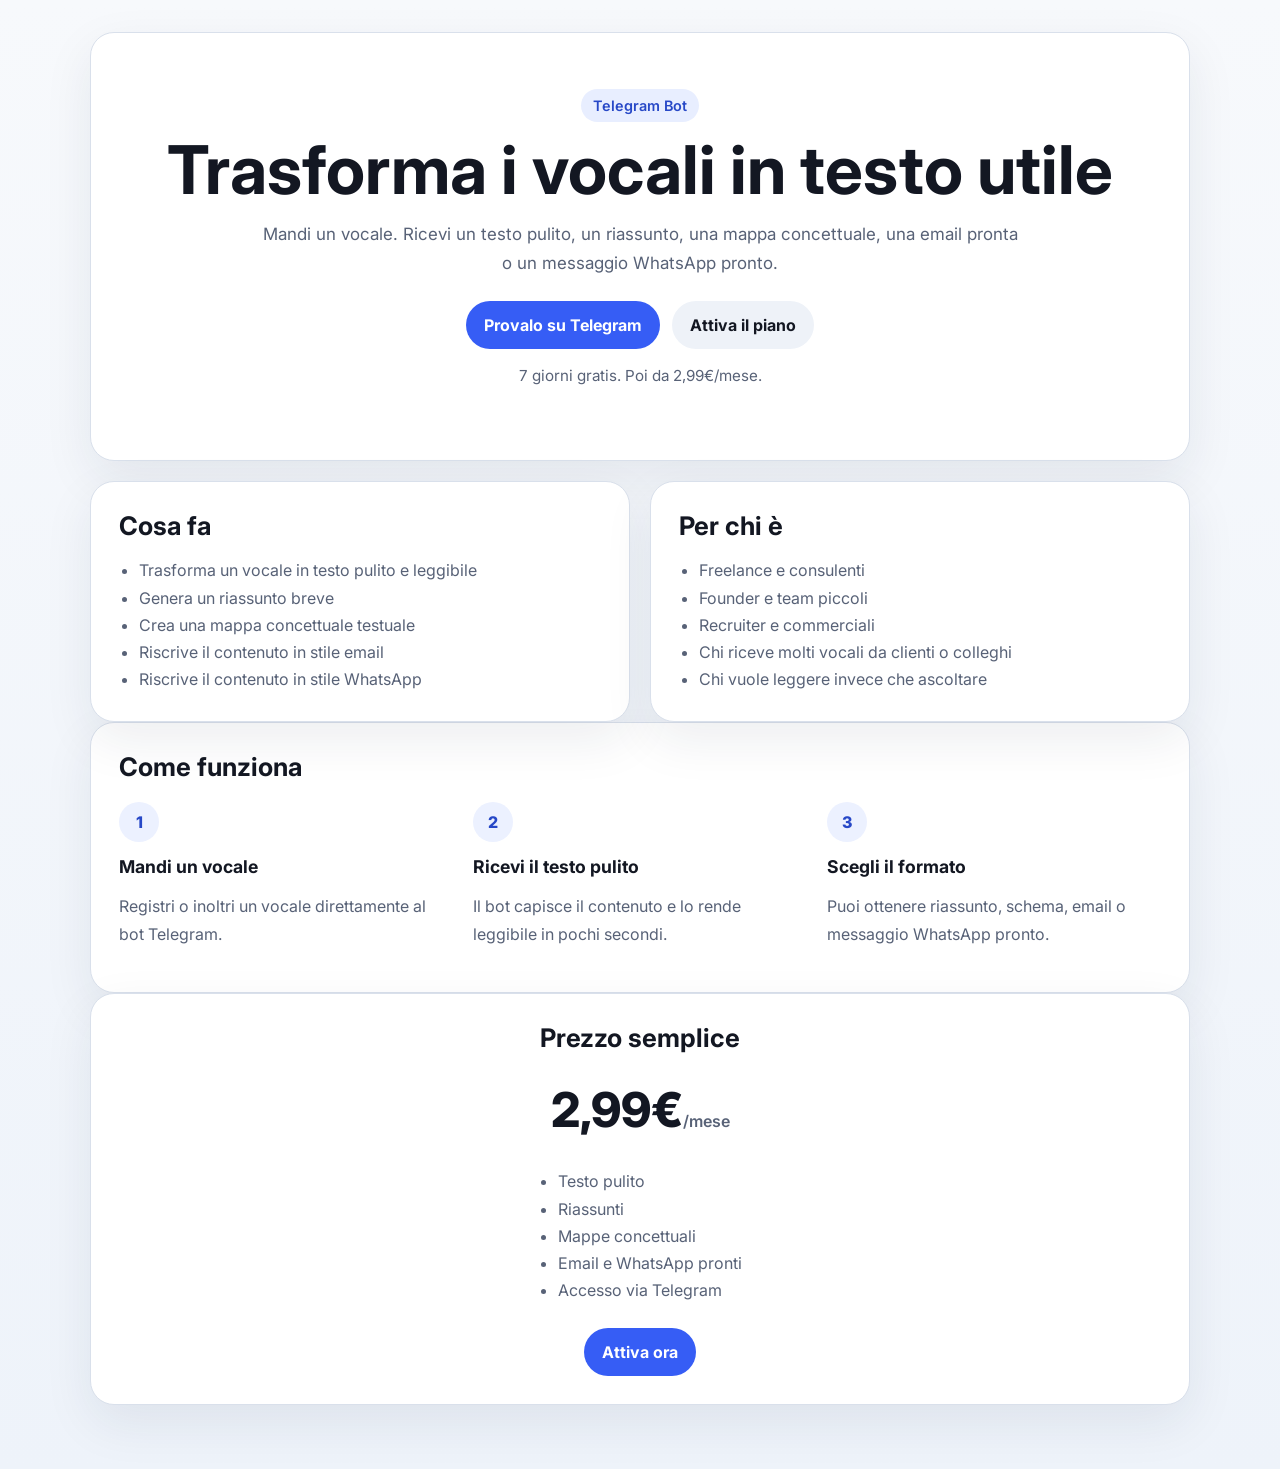
==== landing/index.html @ 979359d9 "Initial Telegram bot" ====
<!DOCTYPE html>
<html lang="it">
<head>
  <meta charset="UTF-8">
  <meta name="viewport" content="width=device-width, initial-scale=1.0">
  <title>Vocale2Testo</title>
  <meta name="description" content="Trasforma i vocali in testo pulito, riassunti, mappe concettuali, email e messaggi WhatsApp pronti.">
  <link rel="preconnect" href="https://fonts.googleapis.com">
  <link rel="preconnect" href="https://fonts.gstatic.com" crossorigin>
  <link href="https://fonts.googleapis.com/css2?family=Inter:wght@400;500;600;700;800&display=swap" rel="stylesheet">
  <link rel="stylesheet" href="style.css">
</head>
<body>
  <main class="page">
    <section class="hero card">
      <div class="badge">Telegram Bot</div>
      <h1>Trasforma i vocali in testo utile</h1>
      <p class="subtitle">Mandi un vocale. Ricevi un testo pulito, un riassunto, una mappa concettuale, una email pronta o un messaggio WhatsApp pronto.</p>
      <div class="actions">
        <a class="button primary" href="https://t.me/davocaleatesto_bot">Provalo su Telegram</a>
        <a class="button secondary" href="https://paypal.me/PaoloSempio">Attiva il piano</a>
      </div>
      <p class="microcopy">7 giorni gratis. Poi da 2,99€/mese.</p>
    </section>

    <section class="grid two-cols">
      <article class="card">
        <h2>Cosa fa</h2>
        <ul>
          <li>Trasforma un vocale in testo pulito e leggibile</li>
          <li>Genera un riassunto breve</li>
          <li>Crea una mappa concettuale testuale</li>
          <li>Riscrive il contenuto in stile email</li>
          <li>Riscrive il contenuto in stile WhatsApp</li>
        </ul>
      </article>

      <article class="card">
        <h2>Per chi è</h2>
        <ul>
          <li>Freelance e consulenti</li>
          <li>Founder e team piccoli</li>
          <li>Recruiter e commerciali</li>
          <li>Chi riceve molti vocali da clienti o colleghi</li>
          <li>Chi vuole leggere invece che ascoltare</li>
        </ul>
      </article>
    </section>

    <section class="card steps">
      <h2>Come funziona</h2>
      <div class="grid three-cols">
        <div>
          <span class="step">1</span>
          <h3>Mandi un vocale</h3>
          <p>Registri o inoltri un vocale direttamente al bot Telegram.</p>
        </div>
        <div>
          <span class="step">2</span>
          <h3>Ricevi il testo pulito</h3>
          <p>Il bot capisce il contenuto e lo rende leggibile in pochi secondi.</p>
        </div>
        <div>
          <span class="step">3</span>
          <h3>Scegli il formato</h3>
          <p>Puoi ottenere riassunto, schema, email o messaggio WhatsApp pronto.</p>
        </div>
      </div>
    </section>

    <section class="card pricing">
      <h2>Prezzo semplice</h2>
      <div class="price-box">
        <p class="price">2,99€<span>/mese</span></p>
        <ul>
          <li>Testo pulito</li>
          <li>Riassunti</li>
          <li>Mappe concettuali</li>
          <li>Email e WhatsApp pronti</li>
          <li>Accesso via Telegram</li>
        </ul>
      </div>
      <div class="actions">
        <a class="button primary" href="https://paypal.me/PaoloSempio">Attiva ora</a>
      </div>
    </section>
  </main>
</body>
</html>
---- landing/style.css ----
:root {
  --bg: #f4f6fb;
  --text: #131722;
  --muted: #586277;
  --line: #d9e0eb;
  --card: #ffffff;
  --primary: #365df5;
  --primary-deep: #2748c7;
}

* { box-sizing: border-box; }

body {
  margin: 0;
  font-family: Inter, system-ui, sans-serif;
  background: linear-gradient(180deg, #f7f9fc 0%, #eef3fa 100%);
  color: var(--text);
}

.page {
  width: min(1100px, calc(100% - 32px));
  margin: 0 auto;
  padding: 32px 0 64px;
}

.card {
  background: var(--card);
  border: 1px solid var(--line);
  border-radius: 24px;
  padding: 28px;
  box-shadow: 0 18px 50px rgba(31, 42, 68, 0.08);
}

.hero {
  text-align: center;
  padding: 56px 28px;
}

.badge, .step {
  display: inline-flex;
  align-items: center;
  justify-content: center;
  border-radius: 999px;
}

.badge {
  padding: 8px 12px;
  background: #e8eeff;
  color: var(--primary-deep);
  font-weight: 600;
  font-size: 0.9rem;
}

h1, h2, h3 { margin: 0; }

h1 {
  margin-top: 16px;
  font-size: clamp(2.5rem, 6vw, 4.2rem);
  line-height: 0.95;
}

h2 {
  font-size: 1.6rem;
  margin-bottom: 16px;
}

h3 {
  font-size: 1.1rem;
  margin: 14px 0 8px;
}

.subtitle, p, li {
  line-height: 1.7;
  color: var(--muted);
}

.subtitle {
  max-width: 760px;
  margin: 18px auto 0;
  font-size: 1.06rem;
}

.actions {
  display: flex;
  justify-content: center;
  gap: 12px;
  flex-wrap: wrap;
  margin-top: 24px;
}

.button {
  display: inline-flex;
  align-items: center;
  justify-content: center;
  padding: 14px 18px;
  border-radius: 999px;
  text-decoration: none;
  font-weight: 700;
}

.button.primary {
  background: var(--primary);
  color: #fff;
}

.button.secondary {
  background: #eef2f8;
  color: var(--text);
}

.microcopy {
  margin-top: 14px;
  font-size: 0.95rem;
}

.grid {
  display: grid;
  gap: 20px;
  margin-top: 20px;
}

.two-cols {
  grid-template-columns: repeat(2, minmax(0, 1fr));
}

.three-cols {
  grid-template-columns: repeat(3, minmax(0, 1fr));
}

ul {
  margin: 0;
  padding-left: 20px;
}

.steps .step {
  width: 40px;
  height: 40px;
  background: #ecf1ff;
  color: var(--primary-deep);
  font-weight: 800;
}

.pricing {
  text-align: center;
}

.price {
  font-size: 3rem;
  font-weight: 800;
  color: var(--text);
  margin: 8px 0 18px;
}

.price span {
  font-size: 1rem;
  color: var(--muted);
  font-weight: 600;
}

.price-box ul {
  display: inline-block;
  text-align: left;
}

@media (max-width: 820px) {
  .two-cols,
  .three-cols {
    grid-template-columns: 1fr;
  }

  .hero {
    padding: 40px 20px;
  }
}
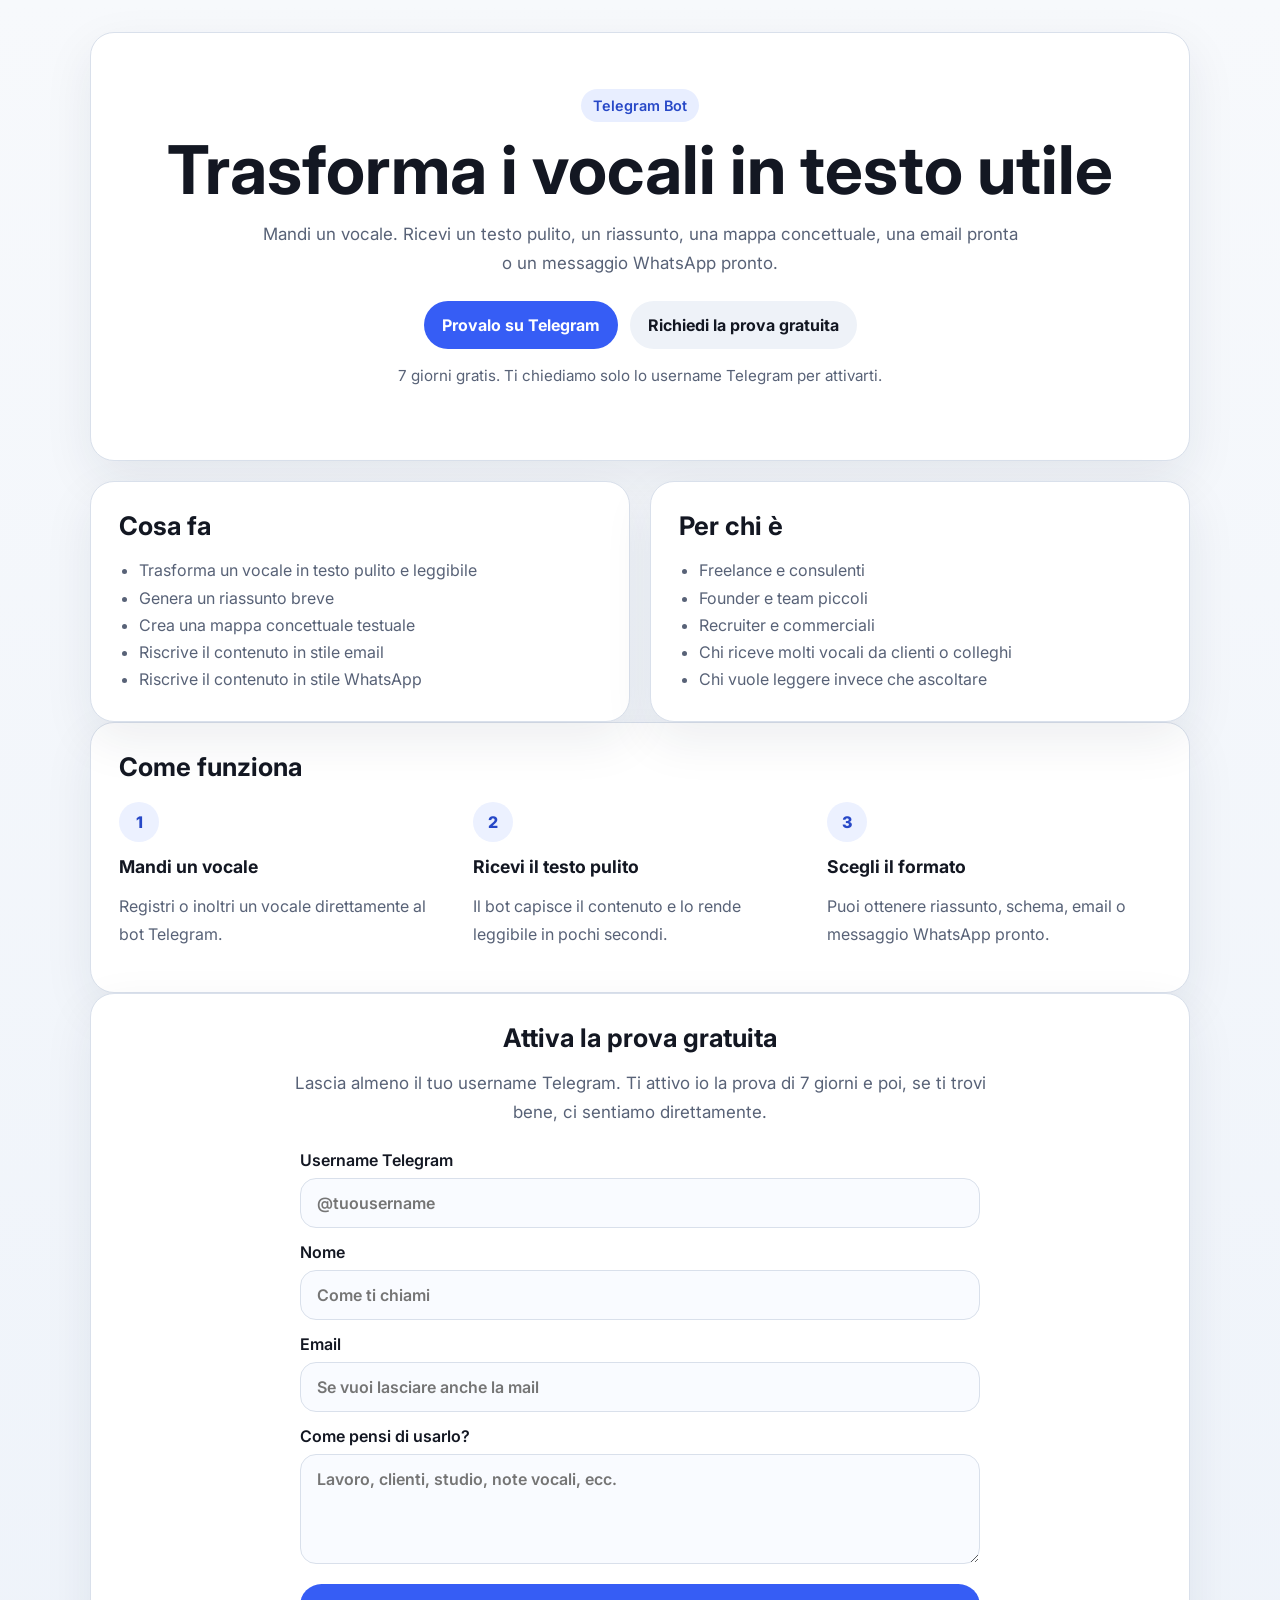
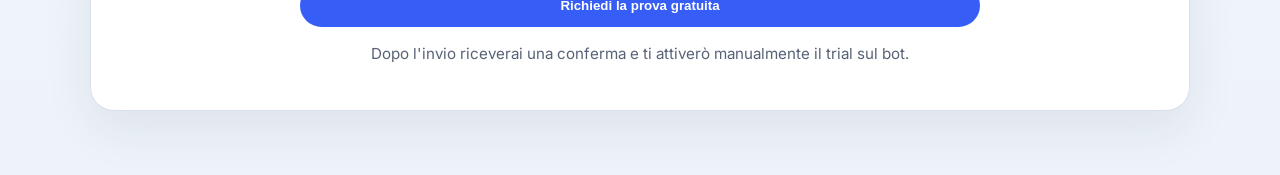
==== commit ea80aa1f: "Switch landing to free trial lead form" ====
--- a/landing/index.html
+++ b/landing/index.html
@@ -18,9 +18,9 @@
       <p class="subtitle">Mandi un vocale. Ricevi un testo pulito, un riassunto, una mappa concettuale, una email pronta o un messaggio WhatsApp pronto.</p>
       <div class="actions">
         <a class="button primary" href="https://t.me/davocaleatesto_bot">Provalo su Telegram</a>
-        <a class="button secondary" href="https://paypal.me/PaoloSempio">Attiva il piano</a>
+        <a class="button secondary" href="#prova-gratuita">Richiedi la prova gratuita</a>
       </div>
-      <p class="microcopy">7 giorni gratis. Poi da 2,99€/mese.</p>
+      <p class="microcopy">7 giorni gratis. Ti chiediamo solo lo username Telegram per attivarti.</p>
     </section>
 
     <section class="grid two-cols">
@@ -68,21 +68,40 @@
       </div>
     </section>
 
-    <section class="card pricing">
-      <h2>Prezzo semplice</h2>
-      <div class="price-box">
-        <p class="price">2,99€<span>/mese</span></p>
-        <ul>
-          <li>Testo pulito</li>
-          <li>Riassunti</li>
-          <li>Mappe concettuali</li>
-          <li>Email e WhatsApp pronti</li>
-          <li>Accesso via Telegram</li>
-        </ul>
-      </div>
-      <div class="actions">
-        <a class="button primary" href="https://paypal.me/PaoloSempio">Attiva ora</a>
-      </div>
+    <section class="card pricing" id="prova-gratuita">
+      <h2>Attiva la prova gratuita</h2>
+      <p class="subtitle compact">Lascia almeno il tuo username Telegram. Ti attivo io la prova di 7 giorni e poi, se ti trovi bene, ci sentiamo direttamente.</p>
+
+      <form class="lead-form" action="https://formsubmit.co/paolo.sem2000@gmail.com" method="POST">
+        <input type="hidden" name="_subject" value="Nuova richiesta prova gratuita - Vocale2Testo">
+        <input type="hidden" name="_captcha" value="false">
+        <input type="hidden" name="_template" value="table">
+        <input type="hidden" name="_next" value="https://davocaleatesto-bot.onrender.com/thanks.html">
+
+        <label>
+          Username Telegram
+          <input type="text" name="telegram_username" placeholder="@tuousername" required>
+        </label>
+
+        <label>
+          Nome
+          <input type="text" name="nome" placeholder="Come ti chiami">
+        </label>
+
+        <label>
+          Email
+          <input type="email" name="email" placeholder="Se vuoi lasciare anche la mail">
+        </label>
+
+        <label>
+          Come pensi di usarlo?
+          <textarea name="note" rows="4" placeholder="Lavoro, clienti, studio, note vocali, ecc."></textarea>
+        </label>
+
+        <button class="button primary submit-button" type="submit">Richiedi la prova gratuita</button>
+      </form>
+
+      <p class="microcopy">Dopo l'invio riceverai una conferma e ti attiverò manualmente il trial sul bot.</p>
     </section>
   </main>
 </body>
--- a/landing/style.css
+++ b/landing/style.css
@@ -80,6 +80,11 @@
   font-size: 1.06rem;
 }
 
+.subtitle.compact {
+  max-width: 700px;
+  margin-top: 0;
+}
+
 .actions {
   display: flex;
   justify-content: center;
@@ -144,6 +149,47 @@
   text-align: center;
 }
 
+.lead-form {
+  width: min(100%, 680px);
+  margin: 24px auto 0;
+  display: grid;
+  gap: 14px;
+  text-align: left;
+}
+
+.lead-form label {
+  display: grid;
+  gap: 8px;
+  font-weight: 600;
+  color: var(--text);
+}
+
+.lead-form input,
+.lead-form textarea {
+  width: 100%;
+  padding: 14px 16px;
+  border-radius: 16px;
+  border: 1px solid var(--line);
+  background: #f9fbff;
+  font: inherit;
+  color: var(--text);
+}
+
+.lead-form textarea {
+  resize: vertical;
+}
+
+.submit-button {
+  border: none;
+  cursor: pointer;
+  margin-top: 6px;
+}
+
+.compact-hero {
+  max-width: 760px;
+  margin: 40px auto 0;
+}
+
 .price {
   font-size: 3rem;
   font-weight: 800;
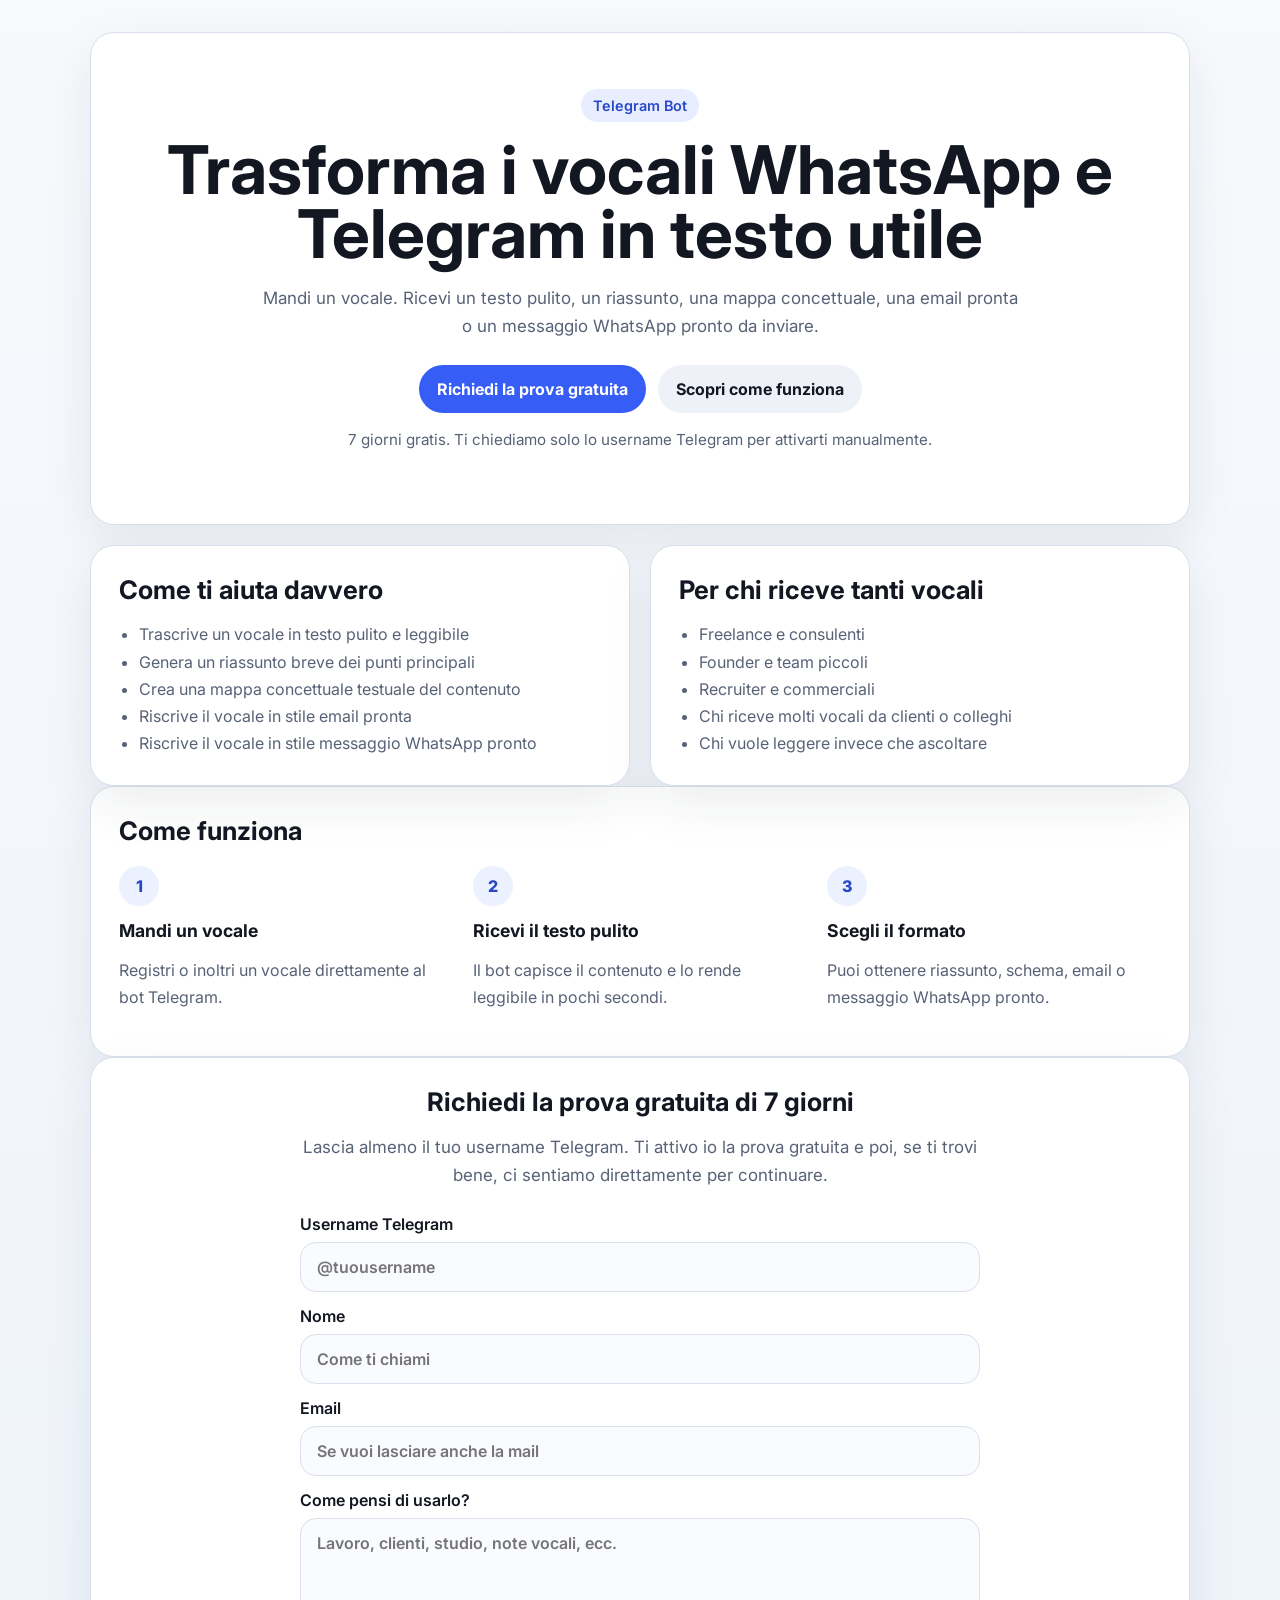
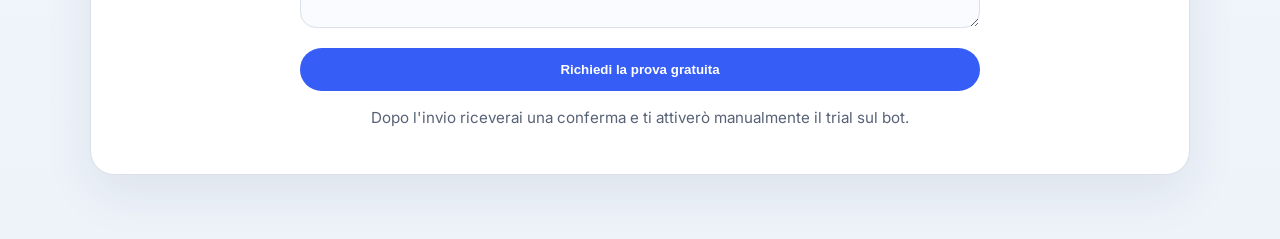
==== commit 3c9ef54d: "Improve landing spacing and SEO" ====
--- a/landing/index.html
+++ b/landing/index.html
@@ -3,40 +3,64 @@
 <head>
   <meta charset="UTF-8">
   <meta name="viewport" content="width=device-width, initial-scale=1.0">
-  <title>Vocale2Testo</title>
-  <meta name="description" content="Trasforma i vocali in testo pulito, riassunti, mappe concettuali, email e messaggi WhatsApp pronti.">
+  <title>Vocale2Testo | Trascrivi vocali WhatsApp e Telegram in testo pulito</title>
+  <meta name="description" content="Vocale2Testo trasforma vocali WhatsApp e Telegram in testo pulito, riassunti, mappe concettuali, email e messaggi pronti. Richiedi la prova gratuita di 7 giorni.">
+  <meta name="robots" content="index,follow">
+  <link rel="canonical" href="https://davocaleatesto-bot.onrender.com/">
+  <meta property="og:title" content="Vocale2Testo | Trascrivi vocali WhatsApp e Telegram in testo pulito">
+  <meta property="og:description" content="Trasforma i vocali in testo pulito, riassunti, mappe concettuali, email e messaggi WhatsApp pronti.">
+  <meta property="og:type" content="website">
+  <meta property="og:url" content="https://davocaleatesto-bot.onrender.com/">
+  <meta name="twitter:card" content="summary_large_image">
   <link rel="preconnect" href="https://fonts.googleapis.com">
   <link rel="preconnect" href="https://fonts.gstatic.com" crossorigin>
   <link href="https://fonts.googleapis.com/css2?family=Inter:wght@400;500;600;700;800&display=swap" rel="stylesheet">
   <link rel="stylesheet" href="style.css">
+  <script type="application/ld+json">
+    {
+      "@context": "https://schema.org",
+      "@type": "SoftwareApplication",
+      "name": "Vocale2Testo",
+      "applicationCategory": "BusinessApplication",
+      "operatingSystem": "Telegram",
+      "description": "Trasforma vocali WhatsApp e Telegram in testo pulito, riassunti, mappe concettuali, email e messaggi pronti.",
+      "offers": {
+        "@type": "Offer",
+        "price": "0",
+        "priceCurrency": "EUR",
+        "description": "Prova gratuita di 7 giorni"
+      },
+      "url": "https://davocaleatesto-bot.onrender.com/"
+    }
+  </script>
 </head>
 <body>
   <main class="page">
     <section class="hero card">
       <div class="badge">Telegram Bot</div>
-      <h1>Trasforma i vocali in testo utile</h1>
-      <p class="subtitle">Mandi un vocale. Ricevi un testo pulito, un riassunto, una mappa concettuale, una email pronta o un messaggio WhatsApp pronto.</p>
+      <h1>Trasforma i vocali WhatsApp e Telegram in testo utile</h1>
+      <p class="subtitle">Mandi un vocale. Ricevi un testo pulito, un riassunto, una mappa concettuale, una email pronta o un messaggio WhatsApp pronto da inviare.</p>
       <div class="actions">
-        <a class="button primary" href="https://t.me/davocaleatesto_bot">Provalo su Telegram</a>
-        <a class="button secondary" href="#prova-gratuita">Richiedi la prova gratuita</a>
+        <a class="button primary" href="#prova-gratuita">Richiedi la prova gratuita</a>
+        <a class="button secondary" href="#come-funziona">Scopri come funziona</a>
       </div>
-      <p class="microcopy">7 giorni gratis. Ti chiediamo solo lo username Telegram per attivarti.</p>
+      <p class="microcopy">7 giorni gratis. Ti chiediamo solo lo username Telegram per attivarti manualmente.</p>
     </section>
 
-    <section class="grid two-cols">
+    <section class="grid two-cols section-gap">
       <article class="card">
-        <h2>Cosa fa</h2>
+        <h2>Come ti aiuta davvero</h2>
         <ul>
-          <li>Trasforma un vocale in testo pulito e leggibile</li>
-          <li>Genera un riassunto breve</li>
-          <li>Crea una mappa concettuale testuale</li>
-          <li>Riscrive il contenuto in stile email</li>
-          <li>Riscrive il contenuto in stile WhatsApp</li>
+          <li>Trascrive un vocale in testo pulito e leggibile</li>
+          <li>Genera un riassunto breve dei punti principali</li>
+          <li>Crea una mappa concettuale testuale del contenuto</li>
+          <li>Riscrive il vocale in stile email pronta</li>
+          <li>Riscrive il vocale in stile messaggio WhatsApp pronto</li>
         </ul>
       </article>
 
       <article class="card">
-        <h2>Per chi è</h2>
+        <h2>Per chi riceve tanti vocali</h2>
         <ul>
           <li>Freelance e consulenti</li>
           <li>Founder e team piccoli</li>
@@ -47,7 +71,7 @@
       </article>
     </section>
 
-    <section class="card steps">
+    <section class="card steps section-gap" id="come-funziona">
       <h2>Come funziona</h2>
       <div class="grid three-cols">
         <div>
@@ -68,9 +92,9 @@
       </div>
     </section>
 
-    <section class="card pricing" id="prova-gratuita">
-      <h2>Attiva la prova gratuita</h2>
-      <p class="subtitle compact">Lascia almeno il tuo username Telegram. Ti attivo io la prova di 7 giorni e poi, se ti trovi bene, ci sentiamo direttamente.</p>
+    <section class="card pricing section-gap" id="prova-gratuita">
+      <h2>Richiedi la prova gratuita di 7 giorni</h2>
+      <p class="subtitle compact">Lascia almeno il tuo username Telegram. Ti attivo io la prova gratuita e poi, se ti trovi bene, ci sentiamo direttamente per continuare.</p>
 
       <form class="lead-form" action="https://formsubmit.co/paolo.sem2000@gmail.com" method="POST">
         <input type="hidden" name="_subject" value="Nuova richiesta prova gratuita - Vocale2Testo">
--- a/landing/style.css
+++ b/landing/style.css
@@ -23,6 +23,10 @@
   padding: 32px 0 64px;
 }
 
+.page > * + * {
+  margin-top: 40px;
+}
+
 .card {
   background: var(--card);
   border: 1px solid var(--line);
@@ -34,6 +38,10 @@
 .hero {
   text-align: center;
   padding: 56px 28px;
+}
+
+.section-gap {
+  margin-top: 0;
 }
 
 .badge, .step {
@@ -209,6 +217,10 @@
 }
 
 @media (max-width: 820px) {
+  .page > * + * {
+    margin-top: 28px;
+  }
+
   .two-cols,
   .three-cols {
     grid-template-columns: 1fr;
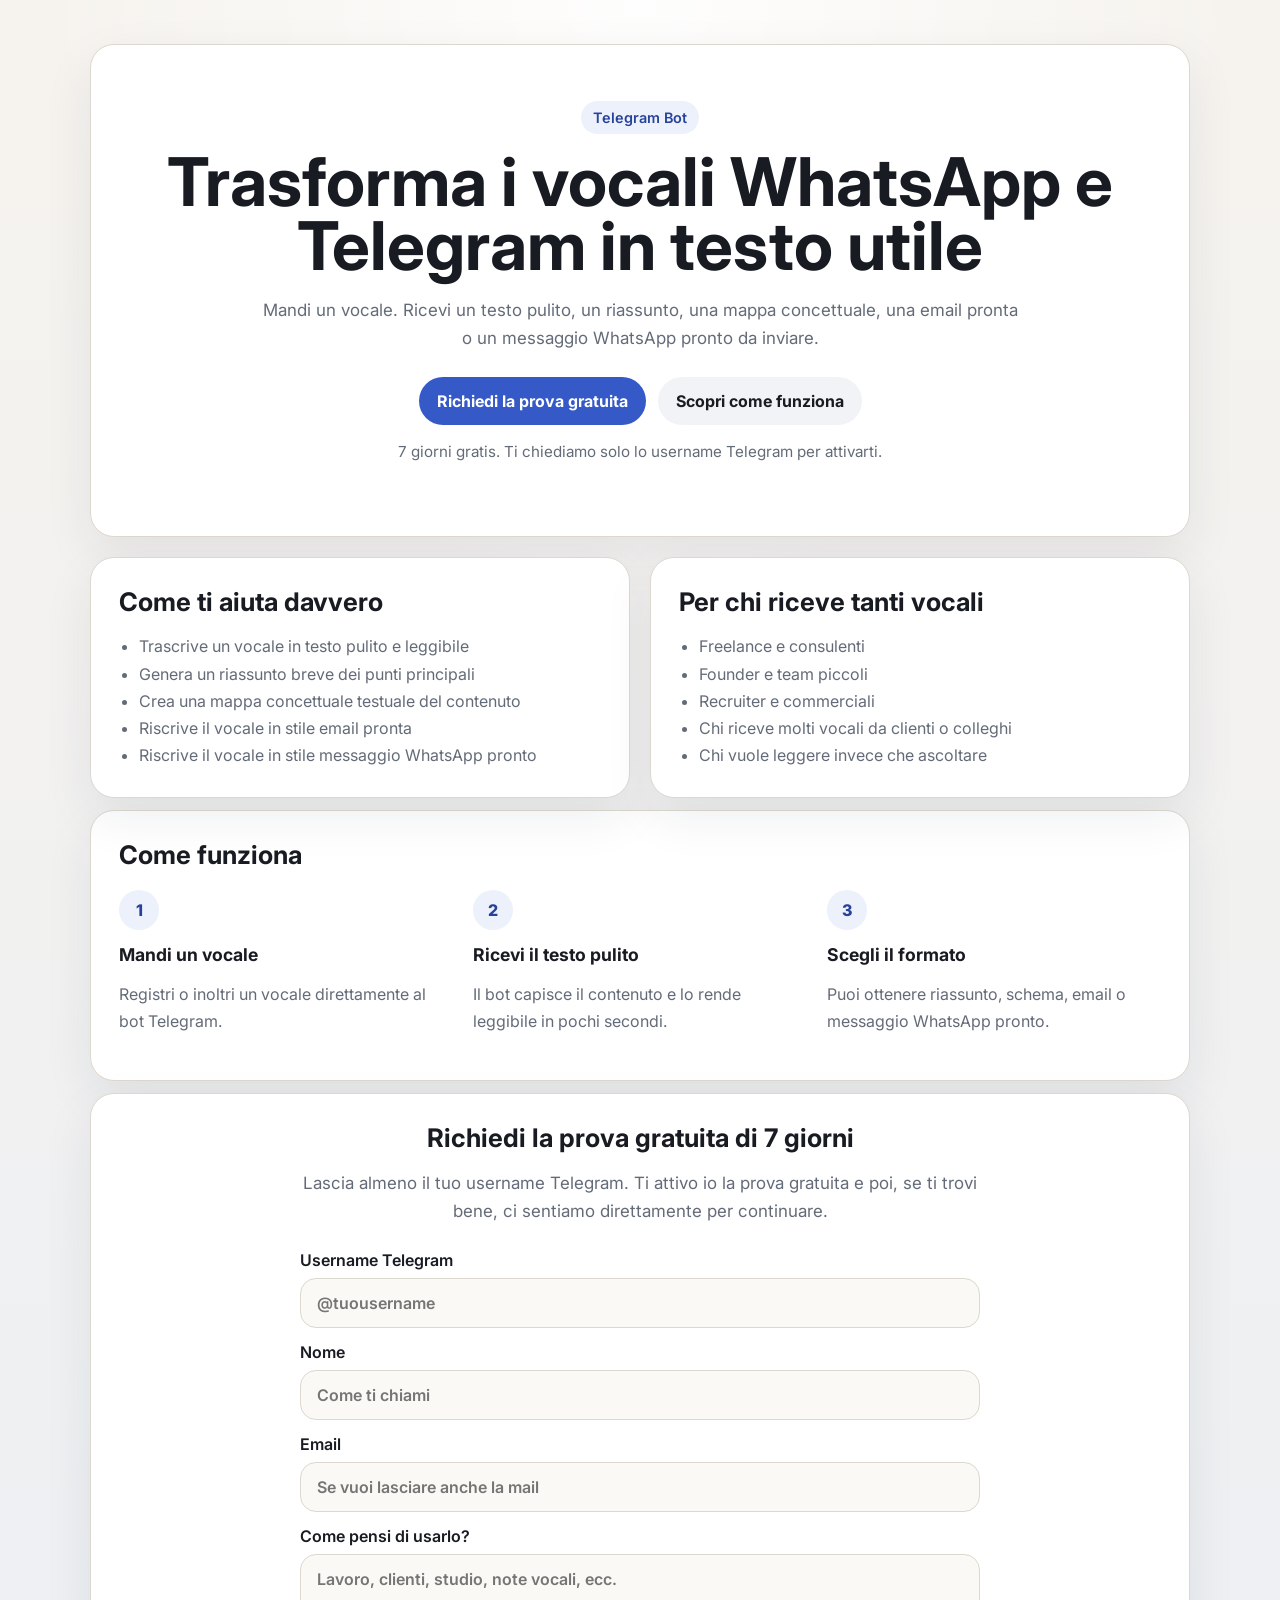
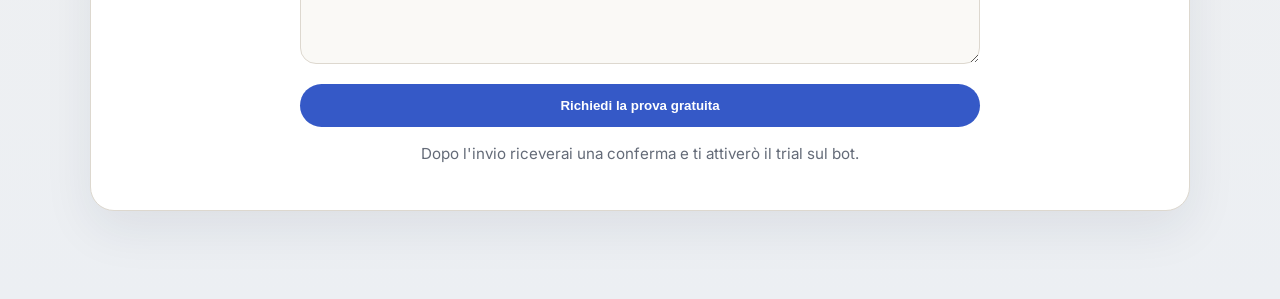
==== commit 6f6786d2: "Publish free trial landing" ====
--- a/landing/index.html
+++ b/landing/index.html
@@ -44,7 +44,7 @@
         <a class="button primary" href="#prova-gratuita">Richiedi la prova gratuita</a>
         <a class="button secondary" href="#come-funziona">Scopri come funziona</a>
       </div>
-      <p class="microcopy">7 giorni gratis. Ti chiediamo solo lo username Telegram per attivarti manualmente.</p>
+      <p class="microcopy">7 giorni gratis. Ti chiediamo solo lo username Telegram per attivarti.</p>
     </section>
 
     <section class="grid two-cols section-gap">
@@ -125,7 +125,7 @@
         <button class="button primary submit-button" type="submit">Richiedi la prova gratuita</button>
       </form>
 
-      <p class="microcopy">Dopo l'invio riceverai una conferma e ti attiverò manualmente il trial sul bot.</p>
+      <p class="microcopy">Dopo l'invio riceverai una conferma e ti attiverò il trial sul bot.</p>
     </section>
   </main>
 </body>
--- a/landing/style.css
+++ b/landing/style.css
@@ -1,11 +1,11 @@
 :root {
-  --bg: #f4f6fb;
-  --text: #131722;
-  --muted: #586277;
-  --line: #d9e0eb;
+  --bg: #f6f3ee;
+  --text: #181b22;
+  --muted: #646b78;
+  --line: #ddd8cf;
   --card: #ffffff;
-  --primary: #365df5;
-  --primary-deep: #2748c7;
+  --primary: #3559c7;
+  --primary-deep: #26429b;
 }
 
 * { box-sizing: border-box; }
@@ -13,18 +13,20 @@
 body {
   margin: 0;
   font-family: Inter, system-ui, sans-serif;
-  background: linear-gradient(180deg, #f7f9fc 0%, #eef3fa 100%);
+  background:
+    radial-gradient(circle at top center, rgba(255, 255, 255, 0.9), transparent 30%),
+    linear-gradient(180deg, #f6f3ee 0%, #eceff3 100%);
   color: var(--text);
 }
 
 .page {
   width: min(1100px, calc(100% - 32px));
   margin: 0 auto;
-  padding: 32px 0 64px;
+  padding: 44px 0 88px;
 }
 
 .page > * + * {
-  margin-top: 40px;
+  margin-top: 64px;
 }
 
 .card {
@@ -41,7 +43,7 @@
 }
 
 .section-gap {
-  margin-top: 0;
+  margin-top: 12px;
 }
 
 .badge, .step {
@@ -53,7 +55,7 @@
 
 .badge {
   padding: 8px 12px;
-  background: #e8eeff;
+  background: #edf1fb;
   color: var(--primary-deep);
   font-weight: 600;
   font-size: 0.9rem;
@@ -117,7 +119,7 @@
 }
 
 .button.secondary {
-  background: #eef2f8;
+  background: #f1f3f7;
   color: var(--text);
 }
 
@@ -148,7 +150,7 @@
 .steps .step {
   width: 40px;
   height: 40px;
-  background: #ecf1ff;
+  background: #edf1fb;
   color: var(--primary-deep);
   font-weight: 800;
 }
@@ -178,7 +180,7 @@
   padding: 14px 16px;
   border-radius: 16px;
   border: 1px solid var(--line);
-  background: #f9fbff;
+  background: #faf9f6;
   font: inherit;
   color: var(--text);
 }
@@ -218,7 +220,7 @@
 
 @media (max-width: 820px) {
   .page > * + * {
-    margin-top: 28px;
+    margin-top: 36px;
   }
 
   .two-cols,
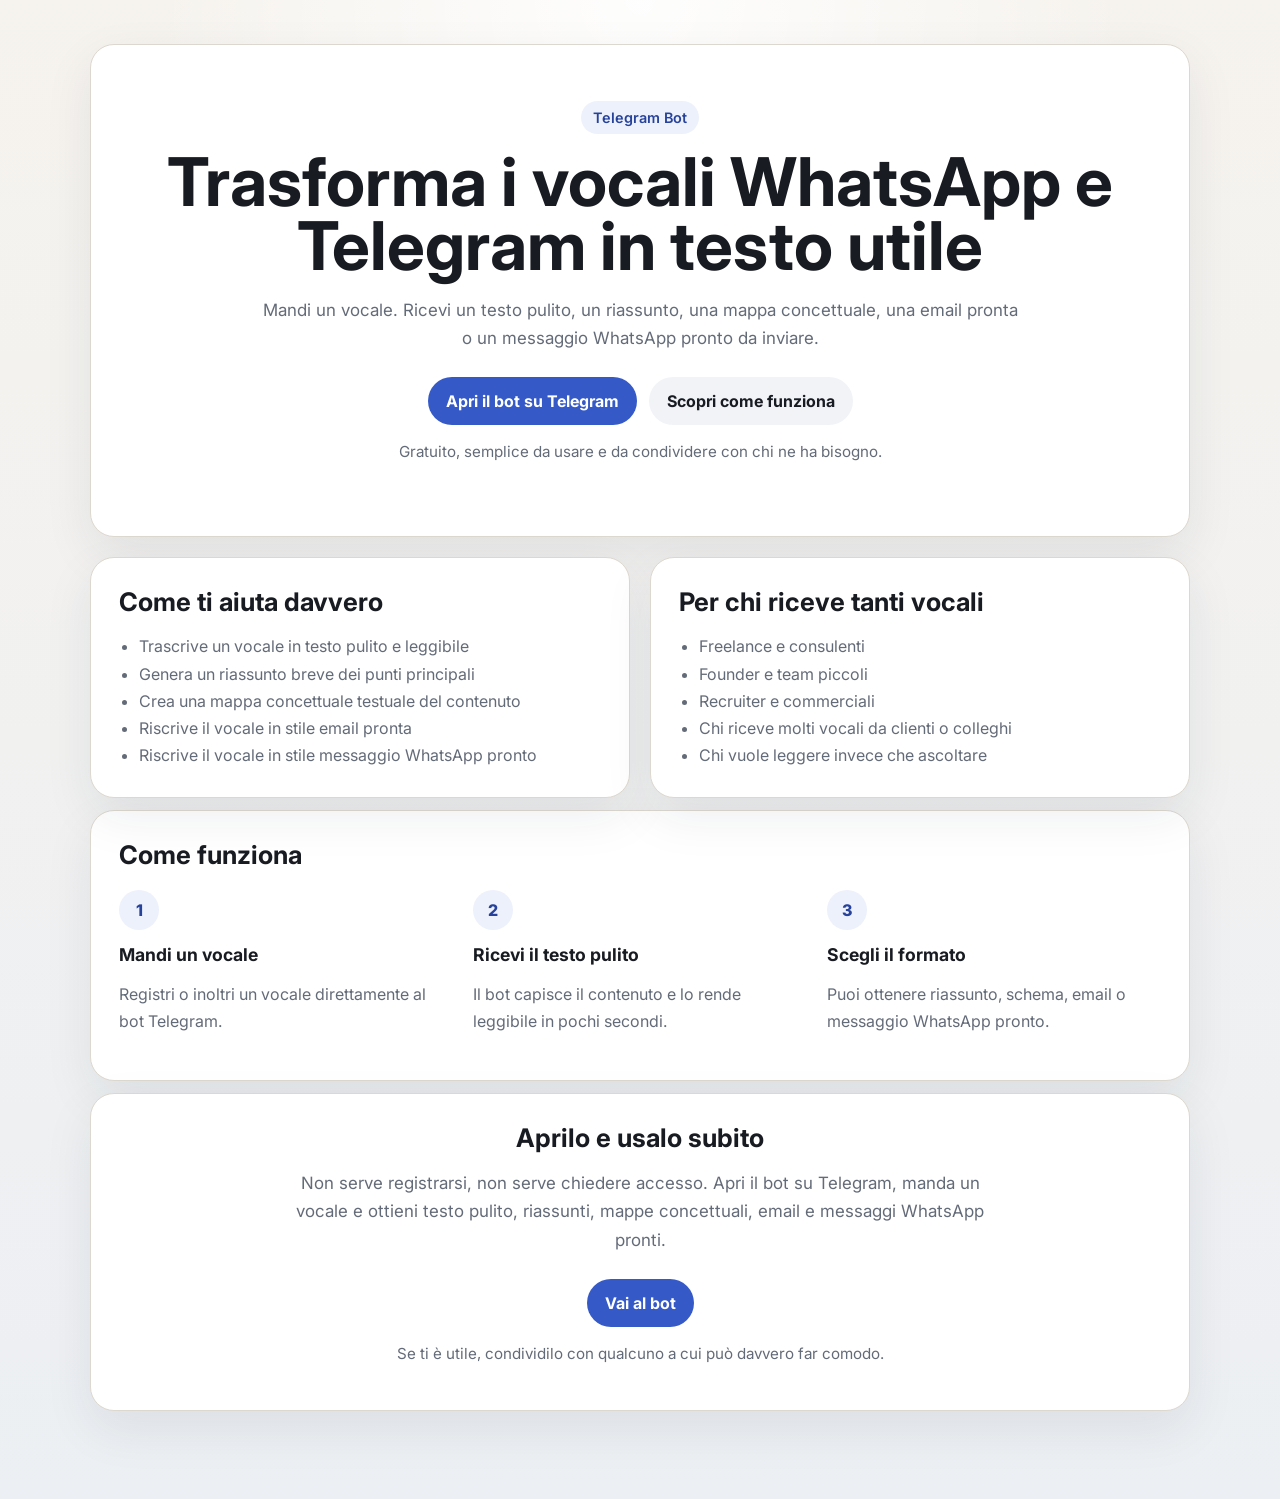
==== commit e936a0e9: "Switch bot to free mode" ====
--- a/landing/index.html
+++ b/landing/index.html
@@ -4,13 +4,13 @@
   <meta charset="UTF-8">
   <meta name="viewport" content="width=device-width, initial-scale=1.0">
   <title>Vocale2Testo | Trascrivi vocali WhatsApp e Telegram in testo pulito</title>
-  <meta name="description" content="Vocale2Testo trasforma vocali WhatsApp e Telegram in testo pulito, riassunti, mappe concettuali, email e messaggi pronti. Richiedi la prova gratuita di 7 giorni.">
+  <meta name="description" content="Vocale2Testo trasforma vocali WhatsApp e Telegram in testo pulito, riassunti, mappe concettuali, email e messaggi pronti. Bot gratuito da usare e condividere.">
   <meta name="robots" content="index,follow">
-  <link rel="canonical" href="https://davocaleatesto-bot.onrender.com/">
+  <link rel="canonical" href="https://vocale2testo.it/">
   <meta property="og:title" content="Vocale2Testo | Trascrivi vocali WhatsApp e Telegram in testo pulito">
   <meta property="og:description" content="Trasforma i vocali in testo pulito, riassunti, mappe concettuali, email e messaggi WhatsApp pronti.">
   <meta property="og:type" content="website">
-  <meta property="og:url" content="https://davocaleatesto-bot.onrender.com/">
+  <meta property="og:url" content="https://vocale2testo.it/">
   <meta name="twitter:card" content="summary_large_image">
   <link rel="preconnect" href="https://fonts.googleapis.com">
   <link rel="preconnect" href="https://fonts.gstatic.com" crossorigin>
@@ -28,9 +28,9 @@
         "@type": "Offer",
         "price": "0",
         "priceCurrency": "EUR",
-        "description": "Prova gratuita di 7 giorni"
+        "description": "Bot gratuito"
       },
-      "url": "https://davocaleatesto-bot.onrender.com/"
+      "url": "https://vocale2testo.it/"
     }
   </script>
 </head>
@@ -41,10 +41,10 @@
       <h1>Trasforma i vocali WhatsApp e Telegram in testo utile</h1>
       <p class="subtitle">Mandi un vocale. Ricevi un testo pulito, un riassunto, una mappa concettuale, una email pronta o un messaggio WhatsApp pronto da inviare.</p>
       <div class="actions">
-        <a class="button primary" href="#prova-gratuita">Richiedi la prova gratuita</a>
+        <a class="button primary" href="https://t.me/davocaleatesto_bot">Apri il bot su Telegram</a>
         <a class="button secondary" href="#come-funziona">Scopri come funziona</a>
       </div>
-      <p class="microcopy">7 giorni gratis. Ti chiediamo solo lo username Telegram per attivarti.</p>
+      <p class="microcopy">Gratuito, semplice da usare e da condividere con chi ne ha bisogno.</p>
     </section>
 
     <section class="grid two-cols section-gap">
@@ -93,39 +93,12 @@
     </section>
 
     <section class="card pricing section-gap" id="prova-gratuita">
-      <h2>Richiedi la prova gratuita di 7 giorni</h2>
-      <p class="subtitle compact">Lascia almeno il tuo username Telegram. Ti attivo io la prova gratuita e poi, se ti trovi bene, ci sentiamo direttamente per continuare.</p>
-
-      <form class="lead-form" action="https://formsubmit.co/paolo.sem2000@gmail.com" method="POST">
-        <input type="hidden" name="_subject" value="Nuova richiesta prova gratuita - Vocale2Testo">
-        <input type="hidden" name="_captcha" value="false">
-        <input type="hidden" name="_template" value="table">
-        <input type="hidden" name="_next" value="https://davocaleatesto-bot.onrender.com/thanks.html">
-
-        <label>
-          Username Telegram
-          <input type="text" name="telegram_username" placeholder="@tuousername" required>
-        </label>
-
-        <label>
-          Nome
-          <input type="text" name="nome" placeholder="Come ti chiami">
-        </label>
-
-        <label>
-          Email
-          <input type="email" name="email" placeholder="Se vuoi lasciare anche la mail">
-        </label>
-
-        <label>
-          Come pensi di usarlo?
-          <textarea name="note" rows="4" placeholder="Lavoro, clienti, studio, note vocali, ecc."></textarea>
-        </label>
-
-        <button class="button primary submit-button" type="submit">Richiedi la prova gratuita</button>
-      </form>
-
-      <p class="microcopy">Dopo l'invio riceverai una conferma e ti attiverò il trial sul bot.</p>
+      <h2>Aprilo e usalo subito</h2>
+      <p class="subtitle compact">Non serve registrarsi, non serve chiedere accesso. Apri il bot su Telegram, manda un vocale e ottieni testo pulito, riassunti, mappe concettuali, email e messaggi WhatsApp pronti.</p>
+      <div class="actions">
+        <a class="button primary" href="https://t.me/davocaleatesto_bot">Vai al bot</a>
+      </div>
+      <p class="microcopy">Se ti è utile, condividilo con qualcuno a cui può davvero far comodo.</p>
     </section>
   </main>
 </body>
--- a/landing/style.css
+++ b/landing/style.css
@@ -200,6 +200,41 @@
   margin: 40px auto 0;
 }
 
+.manual-box {
+  width: min(100%, 620px);
+  margin: 24px auto 0;
+  padding: 18px;
+  border-radius: 18px;
+  border: 1px solid var(--line);
+  background: #faf9f6;
+  text-align: center;
+}
+
+.manual-title {
+  margin: 0 0 8px;
+  color: var(--text);
+  font-weight: 700;
+}
+
+.manual-text {
+  margin: 0 0 10px;
+}
+
+.manual-code {
+  display: inline-block;
+  padding: 10px 14px;
+  border-radius: 12px;
+  background: #edf1fb;
+  color: var(--primary-deep);
+  font-family: ui-monospace, SFMono-Regular, Menlo, Consolas, monospace;
+  font-size: 0.95rem;
+  font-weight: 700;
+}
+
+.secondary-actions {
+  margin-top: 16px;
+}
+
 .price {
   font-size: 3rem;
   font-weight: 800;
